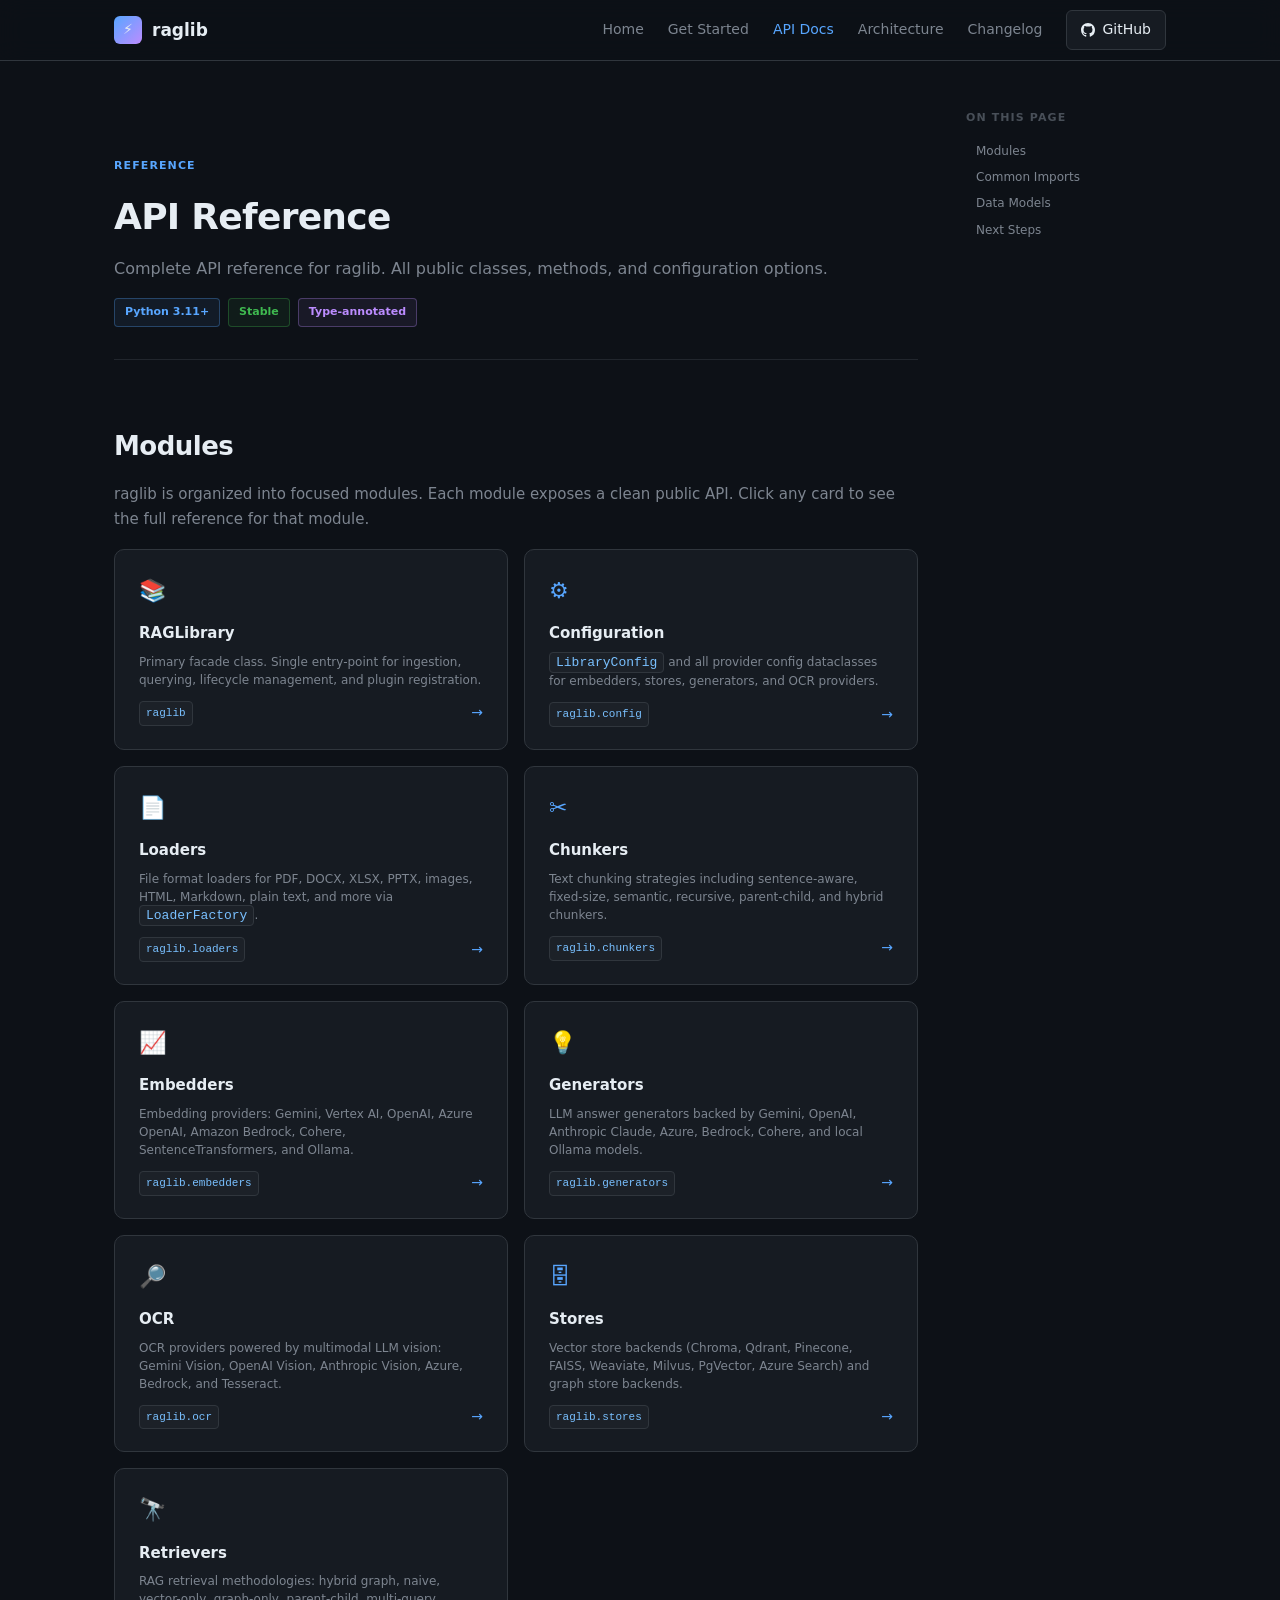
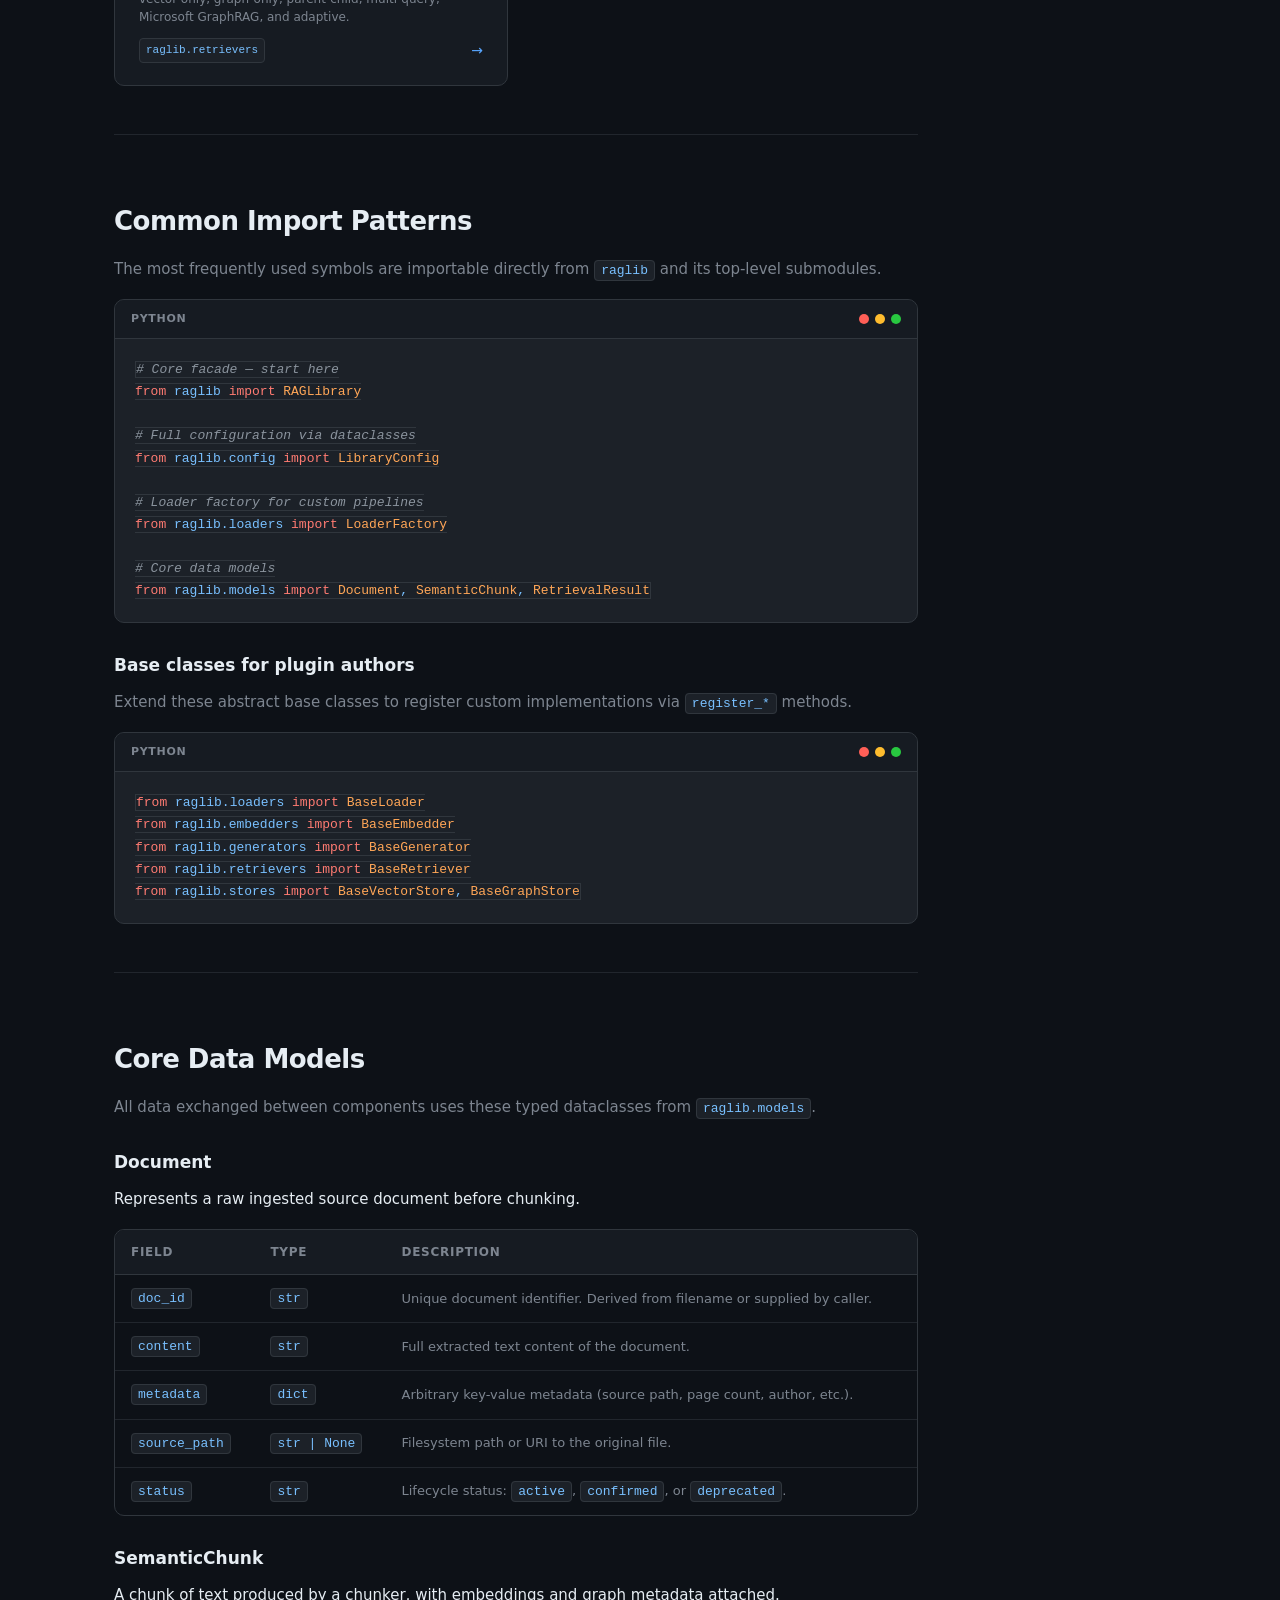
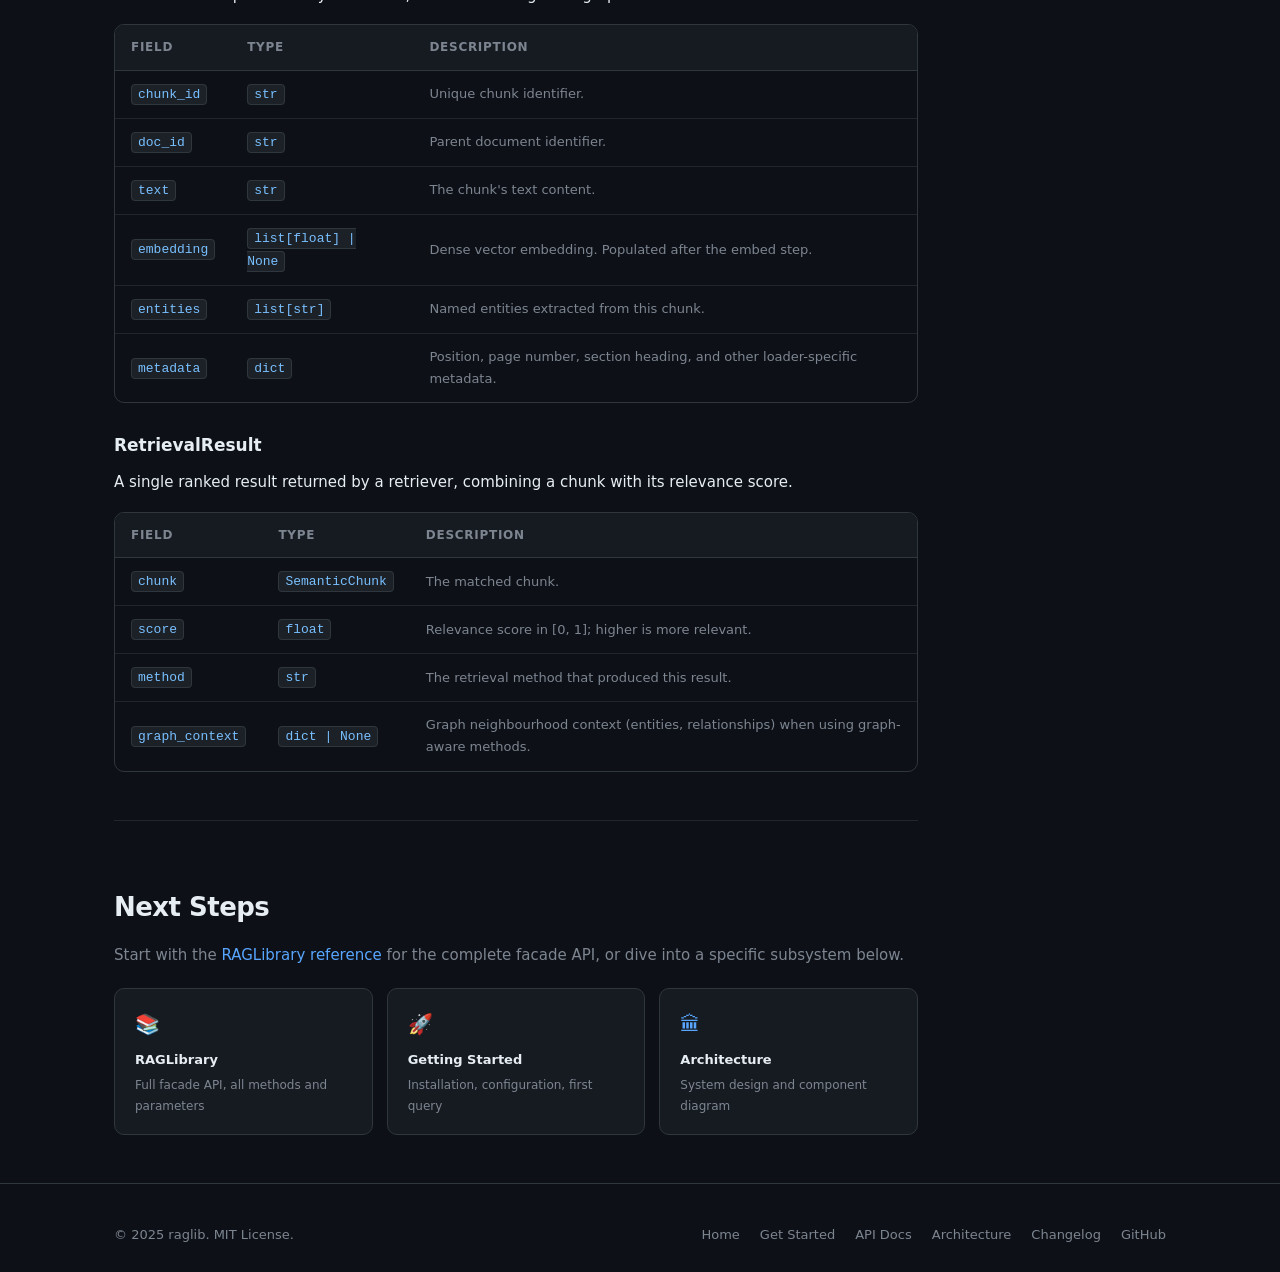
==== docs/api/index.html @ 77d1e285 "Refactor code structure for improved readability and maintainability" ====
<!DOCTYPE html>
<html lang="en">
<head>
  <meta charset="UTF-8" />
  <meta name="viewport" content="width=device-width, initial-scale=1.0" />
  <title>API Reference — raglib</title>
  <style>
    *, *::before, *::after { box-sizing: border-box; margin: 0; padding: 0; }

    :root {
      --bg: #0d1117; --bg-card: #161b22; --bg-code: #1c2128;
      --border: #30363d; --border-light: #21262d;
      --text: #e6edf3; --text-muted: #7d8590; --text-dim: #484f58;
      --accent: #58a6ff; --accent-2: #bc8cff; --accent-3: #3fb950;
      --accent-4: #f78166; --accent-5: #ffa657; --accent-6: #79c0ff;
      --radius: 10px; --radius-sm: 6px;
      --font: 'Inter', system-ui, sans-serif;
      --mono: 'JetBrains Mono', 'Fira Code', monospace;
    }

    @import url('https://fonts.googleapis.com/css2?family=Inter:wght@300;400;500;600;700&family=JetBrains+Mono:wght@400;500&display=swap');

    html { scroll-behavior: smooth; }
    body { background: var(--bg); color: var(--text); font-family: var(--font); font-size: 15px; line-height: 1.7; -webkit-font-smoothing: antialiased; }
    a { color: var(--accent); text-decoration: none; }
    a:hover { text-decoration: underline; }

    .container { max-width: 1100px; margin: 0 auto; padding: 0 24px; }

    /* Nav */
    nav { position: sticky; top: 0; z-index: 100; background: rgba(13,17,23,.92); backdrop-filter: blur(12px); border-bottom: 1px solid var(--border); }
    .nav-inner { display: flex; align-items: center; justify-content: space-between; height: 60px; }
    .nav-logo { display: flex; align-items: center; gap: 10px; font-size: 17px; font-weight: 700; color: var(--text); }
    .nav-logo .logo-icon { width: 28px; height: 28px; border-radius: 6px; background: linear-gradient(135deg, #58a6ff, #bc8cff); display: flex; align-items: center; justify-content: center; font-size: 14px; }
    .nav-links { display: flex; align-items: center; gap: 24px; }
    .nav-links a { color: var(--text-muted); font-size: 14px; font-weight: 500; transition: color .2s; }
    .nav-links a:hover { color: var(--text); text-decoration: none; }
    .nav-links a.nav-active { color: var(--accent); }
    .nav-github { display: flex; align-items: center; gap: 7px; padding: 7px 14px; border-radius: var(--radius-sm); background: var(--bg-card); border: 1px solid var(--border); color: var(--text) !important; font-size: 13px; font-weight: 500; transition: border-color .2s, background .2s; }
    .nav-github:hover { border-color: var(--accent); text-decoration: none !important; }

    /* Footer */
    footer { border-top: 1px solid var(--border); padding: 40px 0; color: var(--text-muted); font-size: 13px; }
    .footer-inner { display: flex; align-items: center; justify-content: space-between; flex-wrap: wrap; gap: 16px; }
    .footer-links { display: flex; gap: 20px; }
    .footer-links a { color: var(--text-muted); }
    .footer-links a:hover { color: var(--text); text-decoration: none; }

    /* Guide Layout */
    .guide-layout { display: grid; grid-template-columns: 1fr 200px; gap: 48px; max-width: 1100px; margin: 0 auto; padding: 48px 24px; }
    .guide-content { min-width: 0; }
    .guide-toc { position: sticky; top: 80px; font-size: 12px; }
    .guide-toc-title { font-size: 11px; font-weight: 700; text-transform: uppercase; letter-spacing: .1em; color: var(--text-dim); margin-bottom: 10px; }
    .guide-toc a { display: block; padding: 3px 0; color: var(--text-muted); font-size: 12px; border-left: 2px solid transparent; padding-left: 8px; }
    .guide-toc a:hover { color: var(--accent); text-decoration: none; }
    .guide-toc a.active { color: var(--accent); border-left-color: var(--accent); }
    @media (max-width: 900px) { .guide-layout { grid-template-columns: 1fr; } .guide-toc { display: none; } }

    /* Typography */
    .section-label { font-size: 11px; font-weight: 700; text-transform: uppercase; letter-spacing: .1em; color: var(--accent); margin-bottom: 10px; }
    h2 { font-size: 26px; font-weight: 700; letter-spacing: -.02em; margin-bottom: 14px; margin-top: 56px; padding-top: 16px; }
    h2:first-of-type { margin-top: 0; }
    h3 { font-size: 17px; font-weight: 600; margin-bottom: 10px; margin-top: 28px; }
    p { margin-bottom: 16px; color: var(--text); }

    /* Code blocks */
    .code-block { background: var(--bg-code); border: 1px solid var(--border); border-radius: var(--radius); overflow: hidden; margin-bottom: 24px; }
    .code-header { display: flex; align-items: center; justify-content: space-between; padding: 10px 16px; border-bottom: 1px solid var(--border); background: var(--bg-card); }
    .code-lang { font-size: 11px; font-weight: 600; color: var(--text-muted); text-transform: uppercase; letter-spacing: .06em; }
    .code-dots { display: flex; gap: 6px; }
    .code-dots span { width: 10px; height: 10px; border-radius: 50%; }
    .code-dots .dot-r { background: #ff5f57; }
    .code-dots .dot-y { background: #febc2e; }
    .code-dots .dot-g { background: #28c840; }
    pre { padding: 20px; overflow-x: auto; font-family: var(--mono); font-size: 13px; line-height: 1.7; tab-size: 2; }
    pre code { background: none; padding: 0; border-radius: 0; font-size: inherit; }
    code { font-family: var(--mono); font-size: 13px; background: var(--bg-code); border: 1px solid var(--border); padding: 2px 6px; border-radius: 4px; color: var(--accent-6); }

    /* Syntax */
    .kw  { color: #ff7b72; }
    .st  { color: #a5d6ff; }
    .cm  { color: #8b949e; font-style: italic; }
    .fn  { color: #d2a8ff; }
    .cl  { color: #ffa657; }
    .nm  { color: #79c0ff; }
    .nb  { color: #3fb950; }

    /* Badge */
    .badge { display: inline-flex; align-items: center; gap: 5px; padding: 4px 10px; border-radius: 4px; font-size: 11px; font-weight: 600; border: 1px solid; }
    .badge-blue   { color: #58a6ff; border-color: rgba(88,166,255,.3); background: rgba(88,166,255,.07); }
    .badge-green  { color: #3fb950; border-color: rgba(63,185,80,.3);  background: rgba(63,185,80,.07); }
    .badge-purple { color: #bc8cff; border-color: rgba(188,140,255,.3);background: rgba(188,140,255,.07); }
    .badge-orange { color: #ffa657; border-color: rgba(255,166,87,.3); background: rgba(255,166,87,.07); }

    /* Divider */
    .section-divider { border: none; border-top: 1px solid var(--border-light); margin: 48px 0; }

    /* API Card Grid */
    .api-grid { display: grid; grid-template-columns: repeat(auto-fill, minmax(280px, 1fr)); gap: 16px; margin-bottom: 32px; }
    .api-card { display: block; background: var(--bg-card); border: 1px solid var(--border); border-radius: var(--radius); padding: 22px 24px; transition: border-color .2s, transform .2s; text-decoration: none; }
    .api-card:hover { border-color: var(--accent); transform: translateY(-2px); text-decoration: none; }
    .api-card-icon { font-size: 22px; margin-bottom: 12px; }
    .api-card-name { font-size: 15px; font-weight: 700; color: var(--text); margin-bottom: 6px; }
    .api-card-desc { font-size: 12px; color: var(--text-muted); line-height: 1.5; margin-bottom: 12px; }
    .api-card-footer { display: flex; align-items: center; justify-content: space-between; font-size: 12px; color: var(--text-dim); }
    .api-card-arrow { color: var(--accent); font-size: 14px; }

    :target { scroll-margin-top: 80px; }
    ::-webkit-scrollbar { width: 6px; height: 6px; }
    ::-webkit-scrollbar-track { background: var(--bg); }
    ::-webkit-scrollbar-thumb { background: var(--border); border-radius: 3px; }
    ::-webkit-scrollbar-thumb:hover { background: var(--text-dim); }
    @media (max-width: 768px) { .nav-links { display: none; } }
  </style>
</head>
<body>

<!-- NAV -->
<nav>
  <div class="container nav-inner">
    <a href="../index.html" class="nav-logo" style="text-decoration:none">
      <div class="logo-icon">&#9889;</div>
      raglib
    </a>
    <div class="nav-links">
      <a href="../index.html">Home</a>
      <a href="../getting-started.html">Get Started</a>
      <a href="index.html" class="nav-active">API Docs</a>
      <a href="../architecture.html">Architecture</a>
      <a href="../changelog.html">Changelog</a>
      <a href="https://github.com/joshi-aayush/graph-rag" class="nav-github">
        <svg width="14" height="14" viewBox="0 0 16 16" fill="currentColor">
          <path d="M8 0C3.58 0 0 3.58 0 8c0 3.54 2.29 6.53 5.47 7.59.4.07.55-.17.55-.38 0-.19-.01-.82-.01-1.49-2.01.37-2.53-.49-2.69-.94-.09-.23-.48-.94-.82-1.13-.28-.15-.68-.52-.01-.53.63-.01 1.08.58 1.23.82.72 1.21 1.87.87 2.33.66.07-.52.28-.87.51-1.07-1.78-.2-3.64-.89-3.64-3.95 0-.87.31-1.59.82-2.15-.08-.2-.36-1.02.08-2.12 0 0 .67-.21 2.2.82.64-.18 1.32-.27 2-.27.68 0 1.36.09 2 .27 1.53-1.04 2.2-.82 2.2-.82.44 1.1.16 1.92.08 2.12.51.56.82 1.27.82 2.15 0 3.07-1.87 3.75-3.65 3.95.29.25.54.73.54 1.48 0 1.07-.01 1.93-.01 2.2 0 .21.15.46.55.38A8.013 8.013 0 0016 8c0-4.42-3.58-8-8-8z"/>
        </svg>
        GitHub
      </a>
    </div>
  </div>
</nav>

<!-- CONTENT -->
<div class="guide-layout">

  <!-- Main Content -->
  <main class="guide-content">

    <!-- Page Header -->
    <div style="padding: 48px 0 32px; border-bottom: 1px solid var(--border-light); margin-bottom: 48px;">
      <div class="section-label">Reference</div>
      <h1 style="font-size:36px;font-weight:800;letter-spacing:-.02em;margin-bottom:8px;">API Reference</h1>
      <p style="color:var(--text-muted);font-size:16px;">Complete API reference for raglib. All public classes, methods, and configuration options.</p>
      <div style="display:flex;gap:8px;flex-wrap:wrap;margin-top:16px;">
        <span class="badge badge-blue">Python 3.11+</span>
        <span class="badge badge-green">Stable</span>
        <span class="badge badge-purple">Type-annotated</span>
      </div>
    </div>

    <!-- Module Overview -->
    <section id="modules">
      <h2>Modules</h2>
      <p style="color:var(--text-muted);">raglib is organized into focused modules. Each module exposes a clean public API. Click any card to see the full reference for that module.</p>

      <div class="api-grid">

        <a class="api-card" href="rag-library.html">
          <div class="api-card-icon">&#128218;</div>
          <div class="api-card-name">RAGLibrary</div>
          <div class="api-card-desc">Primary facade class. Single entry-point for ingestion, querying, lifecycle management, and plugin registration.</div>
          <div class="api-card-footer">
            <code style="font-size:11px;">raglib</code>
            <span class="api-card-arrow">&#8594;</span>
          </div>
        </a>

        <a class="api-card" href="config.html">
          <div class="api-card-icon">&#9881;</div>
          <div class="api-card-name">Configuration</div>
          <div class="api-card-desc"><code>LibraryConfig</code> and all provider config dataclasses for embedders, stores, generators, and OCR providers.</div>
          <div class="api-card-footer">
            <code style="font-size:11px;">raglib.config</code>
            <span class="api-card-arrow">&#8594;</span>
          </div>
        </a>

        <a class="api-card" href="loaders.html">
          <div class="api-card-icon">&#128196;</div>
          <div class="api-card-name">Loaders</div>
          <div class="api-card-desc">File format loaders for PDF, DOCX, XLSX, PPTX, images, HTML, Markdown, plain text, and more via <code>LoaderFactory</code>.</div>
          <div class="api-card-footer">
            <code style="font-size:11px;">raglib.loaders</code>
            <span class="api-card-arrow">&#8594;</span>
          </div>
        </a>

        <a class="api-card" href="chunkers.html">
          <div class="api-card-icon">&#9986;</div>
          <div class="api-card-name">Chunkers</div>
          <div class="api-card-desc">Text chunking strategies including sentence-aware, fixed-size, semantic, recursive, parent-child, and hybrid chunkers.</div>
          <div class="api-card-footer">
            <code style="font-size:11px;">raglib.chunkers</code>
            <span class="api-card-arrow">&#8594;</span>
          </div>
        </a>

        <a class="api-card" href="embedders.html">
          <div class="api-card-icon">&#128200;</div>
          <div class="api-card-name">Embedders</div>
          <div class="api-card-desc">Embedding providers: Gemini, Vertex AI, OpenAI, Azure OpenAI, Amazon Bedrock, Cohere, SentenceTransformers, and Ollama.</div>
          <div class="api-card-footer">
            <code style="font-size:11px;">raglib.embedders</code>
            <span class="api-card-arrow">&#8594;</span>
          </div>
        </a>

        <a class="api-card" href="generators.html">
          <div class="api-card-icon">&#128161;</div>
          <div class="api-card-name">Generators</div>
          <div class="api-card-desc">LLM answer generators backed by Gemini, OpenAI, Anthropic Claude, Azure, Bedrock, Cohere, and local Ollama models.</div>
          <div class="api-card-footer">
            <code style="font-size:11px;">raglib.generators</code>
            <span class="api-card-arrow">&#8594;</span>
          </div>
        </a>

        <a class="api-card" href="ocr.html">
          <div class="api-card-icon">&#128270;</div>
          <div class="api-card-name">OCR</div>
          <div class="api-card-desc">OCR providers powered by multimodal LLM vision: Gemini Vision, OpenAI Vision, Anthropic Vision, Azure, Bedrock, and Tesseract.</div>
          <div class="api-card-footer">
            <code style="font-size:11px;">raglib.ocr</code>
            <span class="api-card-arrow">&#8594;</span>
          </div>
        </a>

        <a class="api-card" href="stores.html">
          <div class="api-card-icon">&#128452;</div>
          <div class="api-card-name">Stores</div>
          <div class="api-card-desc">Vector store backends (Chroma, Qdrant, Pinecone, FAISS, Weaviate, Milvus, PgVector, Azure Search) and graph store backends.</div>
          <div class="api-card-footer">
            <code style="font-size:11px;">raglib.stores</code>
            <span class="api-card-arrow">&#8594;</span>
          </div>
        </a>

        <a class="api-card" href="retrievers.html">
          <div class="api-card-icon">&#128301;</div>
          <div class="api-card-name">Retrievers</div>
          <div class="api-card-desc">RAG retrieval methodologies: hybrid graph, naive, vector-only, graph-only, parent-child, multi-query, Microsoft GraphRAG, and adaptive.</div>
          <div class="api-card-footer">
            <code style="font-size:11px;">raglib.retrievers</code>
            <span class="api-card-arrow">&#8594;</span>
          </div>
        </a>

      </div>
    </section>

    <hr class="section-divider" />

    <!-- Quick Imports -->
    <section id="quick-imports">
      <h2>Common Import Patterns</h2>
      <p style="color:var(--text-muted);">The most frequently used symbols are importable directly from <code>raglib</code> and its top-level submodules.</p>

      <div class="code-block">
        <div class="code-header">
          <span class="code-lang">python</span>
          <div class="code-dots"><span class="dot-r"></span><span class="dot-y"></span><span class="dot-g"></span></div>
        </div>
        <pre><code><span class="cm"># Core facade — start here</span>
<span class="kw">from</span> raglib <span class="kw">import</span> <span class="cl">RAGLibrary</span>

<span class="cm"># Full configuration via dataclasses</span>
<span class="kw">from</span> raglib.config <span class="kw">import</span> <span class="cl">LibraryConfig</span>

<span class="cm"># Loader factory for custom pipelines</span>
<span class="kw">from</span> raglib.loaders <span class="kw">import</span> <span class="cl">LoaderFactory</span>

<span class="cm"># Core data models</span>
<span class="kw">from</span> raglib.models <span class="kw">import</span> <span class="cl">Document</span>, <span class="cl">SemanticChunk</span>, <span class="cl">RetrievalResult</span></code></pre>
      </div>

      <h3>Base classes for plugin authors</h3>
      <p style="color:var(--text-muted);">Extend these abstract base classes to register custom implementations via <a href="rag-library.html#plugin-registration"><code>register_*</code></a> methods.</p>

      <div class="code-block">
        <div class="code-header">
          <span class="code-lang">python</span>
          <div class="code-dots"><span class="dot-r"></span><span class="dot-y"></span><span class="dot-g"></span></div>
        </div>
        <pre><code><span class="kw">from</span> raglib.loaders <span class="kw">import</span> <span class="cl">BaseLoader</span>
<span class="kw">from</span> raglib.embedders <span class="kw">import</span> <span class="cl">BaseEmbedder</span>
<span class="kw">from</span> raglib.generators <span class="kw">import</span> <span class="cl">BaseGenerator</span>
<span class="kw">from</span> raglib.retrievers <span class="kw">import</span> <span class="cl">BaseRetriever</span>
<span class="kw">from</span> raglib.stores <span class="kw">import</span> <span class="cl">BaseVectorStore</span>, <span class="cl">BaseGraphStore</span></code></pre>
      </div>
    </section>

    <hr class="section-divider" />

    <!-- Data Models -->
    <section id="data-models">
      <h2>Core Data Models</h2>
      <p style="color:var(--text-muted);">All data exchanged between components uses these typed dataclasses from <code>raglib.models</code>.</p>

      <h3>Document</h3>
      <p>Represents a raw ingested source document before chunking.</p>
      <div style="overflow-x:auto;border-radius:var(--radius);border:1px solid var(--border);margin-bottom:24px;">
        <table style="width:100%;border-collapse:collapse;">
          <thead style="background:var(--bg-card);">
            <tr>
              <th style="padding:12px 16px;text-align:left;font-size:12px;font-weight:600;text-transform:uppercase;letter-spacing:.06em;color:var(--text-muted);border-bottom:1px solid var(--border);">Field</th>
              <th style="padding:12px 16px;text-align:left;font-size:12px;font-weight:600;text-transform:uppercase;letter-spacing:.06em;color:var(--text-muted);border-bottom:1px solid var(--border);">Type</th>
              <th style="padding:12px 16px;text-align:left;font-size:12px;font-weight:600;text-transform:uppercase;letter-spacing:.06em;color:var(--text-muted);border-bottom:1px solid var(--border);">Description</th>
            </tr>
          </thead>
          <tbody>
            <tr><td style="padding:12px 16px;font-size:13px;border-bottom:1px solid var(--border-light);"><code>doc_id</code></td><td style="padding:12px 16px;font-size:13px;border-bottom:1px solid var(--border-light);"><code>str</code></td><td style="padding:12px 16px;font-size:13px;border-bottom:1px solid var(--border-light);color:var(--text-muted);">Unique document identifier. Derived from filename or supplied by caller.</td></tr>
            <tr><td style="padding:12px 16px;font-size:13px;border-bottom:1px solid var(--border-light);"><code>content</code></td><td style="padding:12px 16px;font-size:13px;border-bottom:1px solid var(--border-light);"><code>str</code></td><td style="padding:12px 16px;font-size:13px;border-bottom:1px solid var(--border-light);color:var(--text-muted);">Full extracted text content of the document.</td></tr>
            <tr><td style="padding:12px 16px;font-size:13px;border-bottom:1px solid var(--border-light);"><code>metadata</code></td><td style="padding:12px 16px;font-size:13px;border-bottom:1px solid var(--border-light);"><code>dict</code></td><td style="padding:12px 16px;font-size:13px;border-bottom:1px solid var(--border-light);color:var(--text-muted);">Arbitrary key-value metadata (source path, page count, author, etc.).</td></tr>
            <tr><td style="padding:12px 16px;font-size:13px;border-bottom:1px solid var(--border-light);"><code>source_path</code></td><td style="padding:12px 16px;font-size:13px;border-bottom:1px solid var(--border-light);"><code>str | None</code></td><td style="padding:12px 16px;font-size:13px;border-bottom:1px solid var(--border-light);color:var(--text-muted);">Filesystem path or URI to the original file.</td></tr>
            <tr><td style="padding:12px 16px;font-size:13px;"><code>status</code></td><td style="padding:12px 16px;font-size:13px;"><code>str</code></td><td style="padding:12px 16px;font-size:13px;color:var(--text-muted);">Lifecycle status: <code>active</code>, <code>confirmed</code>, or <code>deprecated</code>.</td></tr>
          </tbody>
        </table>
      </div>

      <h3>SemanticChunk</h3>
      <p>A chunk of text produced by a chunker, with embeddings and graph metadata attached.</p>
      <div style="overflow-x:auto;border-radius:var(--radius);border:1px solid var(--border);margin-bottom:24px;">
        <table style="width:100%;border-collapse:collapse;">
          <thead style="background:var(--bg-card);">
            <tr>
              <th style="padding:12px 16px;text-align:left;font-size:12px;font-weight:600;text-transform:uppercase;letter-spacing:.06em;color:var(--text-muted);border-bottom:1px solid var(--border);">Field</th>
              <th style="padding:12px 16px;text-align:left;font-size:12px;font-weight:600;text-transform:uppercase;letter-spacing:.06em;color:var(--text-muted);border-bottom:1px solid var(--border);">Type</th>
              <th style="padding:12px 16px;text-align:left;font-size:12px;font-weight:600;text-transform:uppercase;letter-spacing:.06em;color:var(--text-muted);border-bottom:1px solid var(--border);">Description</th>
            </tr>
          </thead>
          <tbody>
            <tr><td style="padding:12px 16px;font-size:13px;border-bottom:1px solid var(--border-light);"><code>chunk_id</code></td><td style="padding:12px 16px;font-size:13px;border-bottom:1px solid var(--border-light);"><code>str</code></td><td style="padding:12px 16px;font-size:13px;border-bottom:1px solid var(--border-light);color:var(--text-muted);">Unique chunk identifier.</td></tr>
            <tr><td style="padding:12px 16px;font-size:13px;border-bottom:1px solid var(--border-light);"><code>doc_id</code></td><td style="padding:12px 16px;font-size:13px;border-bottom:1px solid var(--border-light);"><code>str</code></td><td style="padding:12px 16px;font-size:13px;border-bottom:1px solid var(--border-light);color:var(--text-muted);">Parent document identifier.</td></tr>
            <tr><td style="padding:12px 16px;font-size:13px;border-bottom:1px solid var(--border-light);"><code>text</code></td><td style="padding:12px 16px;font-size:13px;border-bottom:1px solid var(--border-light);"><code>str</code></td><td style="padding:12px 16px;font-size:13px;border-bottom:1px solid var(--border-light);color:var(--text-muted);">The chunk's text content.</td></tr>
            <tr><td style="padding:12px 16px;font-size:13px;border-bottom:1px solid var(--border-light);"><code>embedding</code></td><td style="padding:12px 16px;font-size:13px;border-bottom:1px solid var(--border-light);"><code>list[float] | None</code></td><td style="padding:12px 16px;font-size:13px;border-bottom:1px solid var(--border-light);color:var(--text-muted);">Dense vector embedding. Populated after the embed step.</td></tr>
            <tr><td style="padding:12px 16px;font-size:13px;border-bottom:1px solid var(--border-light);"><code>entities</code></td><td style="padding:12px 16px;font-size:13px;border-bottom:1px solid var(--border-light);"><code>list[str]</code></td><td style="padding:12px 16px;font-size:13px;border-bottom:1px solid var(--border-light);color:var(--text-muted);">Named entities extracted from this chunk.</td></tr>
            <tr><td style="padding:12px 16px;font-size:13px;"><code>metadata</code></td><td style="padding:12px 16px;font-size:13px;"><code>dict</code></td><td style="padding:12px 16px;font-size:13px;color:var(--text-muted);">Position, page number, section heading, and other loader-specific metadata.</td></tr>
          </tbody>
        </table>
      </div>

      <h3>RetrievalResult</h3>
      <p>A single ranked result returned by a retriever, combining a chunk with its relevance score.</p>
      <div style="overflow-x:auto;border-radius:var(--radius);border:1px solid var(--border);margin-bottom:24px;">
        <table style="width:100%;border-collapse:collapse;">
          <thead style="background:var(--bg-card);">
            <tr>
              <th style="padding:12px 16px;text-align:left;font-size:12px;font-weight:600;text-transform:uppercase;letter-spacing:.06em;color:var(--text-muted);border-bottom:1px solid var(--border);">Field</th>
              <th style="padding:12px 16px;text-align:left;font-size:12px;font-weight:600;text-transform:uppercase;letter-spacing:.06em;color:var(--text-muted);border-bottom:1px solid var(--border);">Type</th>
              <th style="padding:12px 16px;text-align:left;font-size:12px;font-weight:600;text-transform:uppercase;letter-spacing:.06em;color:var(--text-muted);border-bottom:1px solid var(--border);">Description</th>
            </tr>
          </thead>
          <tbody>
            <tr><td style="padding:12px 16px;font-size:13px;border-bottom:1px solid var(--border-light);"><code>chunk</code></td><td style="padding:12px 16px;font-size:13px;border-bottom:1px solid var(--border-light);"><code>SemanticChunk</code></td><td style="padding:12px 16px;font-size:13px;border-bottom:1px solid var(--border-light);color:var(--text-muted);">The matched chunk.</td></tr>
            <tr><td style="padding:12px 16px;font-size:13px;border-bottom:1px solid var(--border-light);"><code>score</code></td><td style="padding:12px 16px;font-size:13px;border-bottom:1px solid var(--border-light);"><code>float</code></td><td style="padding:12px 16px;font-size:13px;border-bottom:1px solid var(--border-light);color:var(--text-muted);">Relevance score in [0, 1]; higher is more relevant.</td></tr>
            <tr><td style="padding:12px 16px;font-size:13px;border-bottom:1px solid var(--border-light);"><code>method</code></td><td style="padding:12px 16px;font-size:13px;border-bottom:1px solid var(--border-light);"><code>str</code></td><td style="padding:12px 16px;font-size:13px;border-bottom:1px solid var(--border-light);color:var(--text-muted);">The retrieval method that produced this result.</td></tr>
            <tr><td style="padding:12px 16px;font-size:13px;"><code>graph_context</code></td><td style="padding:12px 16px;font-size:13px;"><code>dict | None</code></td><td style="padding:12px 16px;font-size:13px;color:var(--text-muted);">Graph neighbourhood context (entities, relationships) when using graph-aware methods.</td></tr>
          </tbody>
        </table>
      </div>
    </section>

    <hr class="section-divider" />

    <!-- Next Steps -->
    <section id="next-steps">
      <h2>Next Steps</h2>
      <p style="color:var(--text-muted);">Start with the <a href="rag-library.html">RAGLibrary reference</a> for the complete facade API, or dive into a specific subsystem below.</p>
      <div style="display:grid;grid-template-columns:repeat(auto-fit,minmax(200px,1fr));gap:14px;margin-top:20px;">
        <a href="rag-library.html" style="display:block;background:var(--bg-card);border:1px solid var(--border);border-radius:var(--radius);padding:18px 20px;transition:border-color .2s,transform .2s;text-decoration:none;" onmouseover="this.style.borderColor='var(--accent)';this.style.transform='translateY(-2px)'" onmouseout="this.style.borderColor='var(--border)';this.style.transform='translateY(0)'">
          <div style="font-size:20px;margin-bottom:8px;">&#128218;</div>
          <div style="font-size:13px;font-weight:600;color:var(--text);margin-bottom:4px;">RAGLibrary</div>
          <div style="font-size:12px;color:var(--text-muted);">Full facade API, all methods and parameters</div>
        </a>
        <a href="../getting-started.html" style="display:block;background:var(--bg-card);border:1px solid var(--border);border-radius:var(--radius);padding:18px 20px;transition:border-color .2s,transform .2s;text-decoration:none;" onmouseover="this.style.borderColor='var(--accent)';this.style.transform='translateY(-2px)'" onmouseout="this.style.borderColor='var(--border)';this.style.transform='translateY(0)'">
          <div style="font-size:20px;margin-bottom:8px;">&#128640;</div>
          <div style="font-size:13px;font-weight:600;color:var(--text);margin-bottom:4px;">Getting Started</div>
          <div style="font-size:12px;color:var(--text-muted);">Installation, configuration, first query</div>
        </a>
        <a href="../architecture.html" style="display:block;background:var(--bg-card);border:1px solid var(--border);border-radius:var(--radius);padding:18px 20px;transition:border-color .2s,transform .2s;text-decoration:none;" onmouseover="this.style.borderColor='var(--accent)';this.style.transform='translateY(-2px)'" onmouseout="this.style.borderColor='var(--border)';this.style.transform='translateY(0)'">
          <div style="font-size:20px;margin-bottom:8px;">&#127963;</div>
          <div style="font-size:13px;font-weight:600;color:var(--text);margin-bottom:4px;">Architecture</div>
          <div style="font-size:12px;color:var(--text-muted);">System design and component diagram</div>
        </a>
      </div>
    </section>

  </main>

  <!-- TOC Sidebar -->
  <aside class="guide-toc">
    <div class="guide-toc-title">On This Page</div>
    <a href="#modules">Modules</a>
    <a href="#quick-imports">Common Imports</a>
    <a href="#data-models">Data Models</a>
    <a href="#next-steps">Next Steps</a>
  </aside>

</div><!-- end guide-layout -->

<!-- FOOTER -->
<footer>
  <div class="container footer-inner">
    <span>&#169; 2025 raglib. MIT License.</span>
    <div class="footer-links">
      <a href="../index.html">Home</a>
      <a href="../getting-started.html">Get Started</a>
      <a href="index.html">API Docs</a>
      <a href="../architecture.html">Architecture</a>
      <a href="../changelog.html">Changelog</a>
      <a href="https://github.com/joshi-aayush/graph-rag">GitHub</a>
    </div>
  </div>
</footer>

<script>
  // Highlight active TOC item on scroll
  const tocLinks = document.querySelectorAll('.guide-toc a');
  const sections = document.querySelectorAll('section[id]');
  function onScroll() {
    let current = '';
    sections.forEach(s => {
      if (window.scrollY >= s.offsetTop - 100) current = s.id;
    });
    tocLinks.forEach(a => {
      a.classList.toggle('active', a.getAttribute('href') === '#' + current);
    });
  }
  window.addEventListener('scroll', onScroll, { passive: true });
  onScroll();
</script>
</body>
</html>
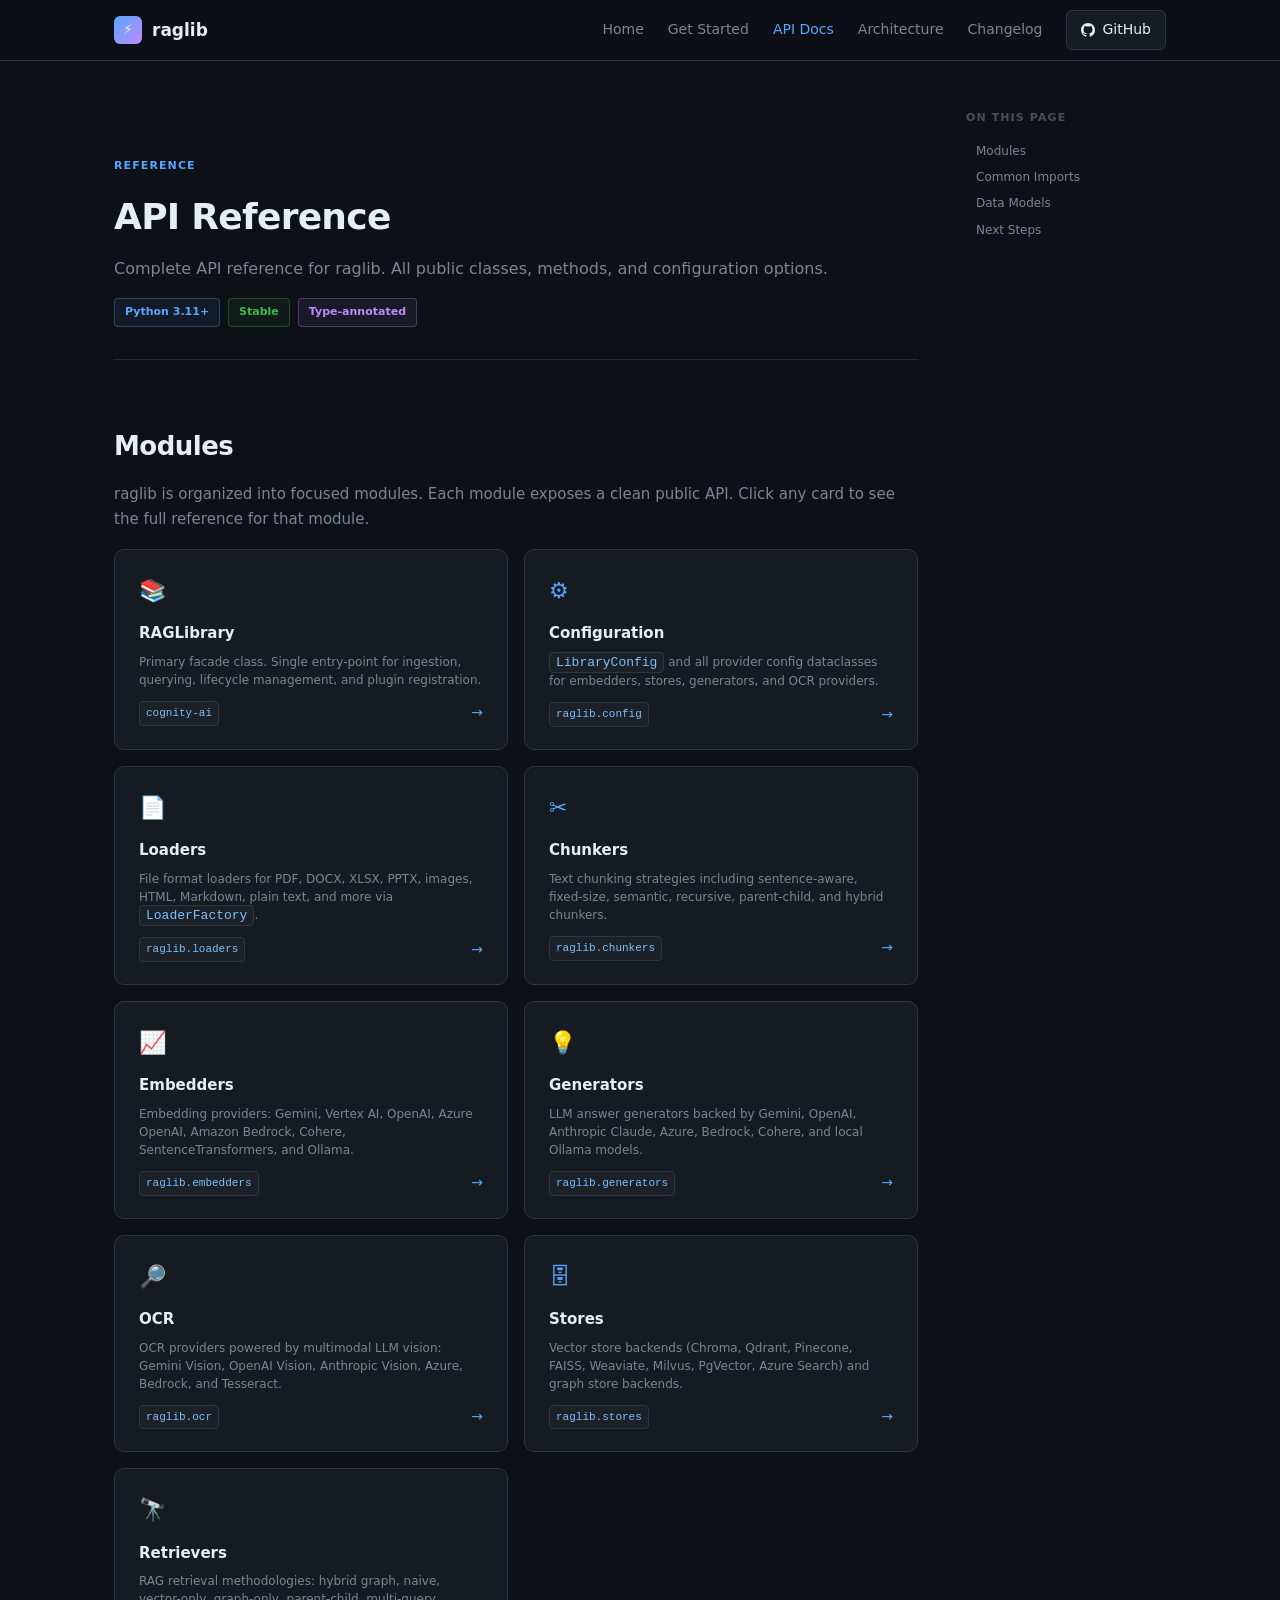
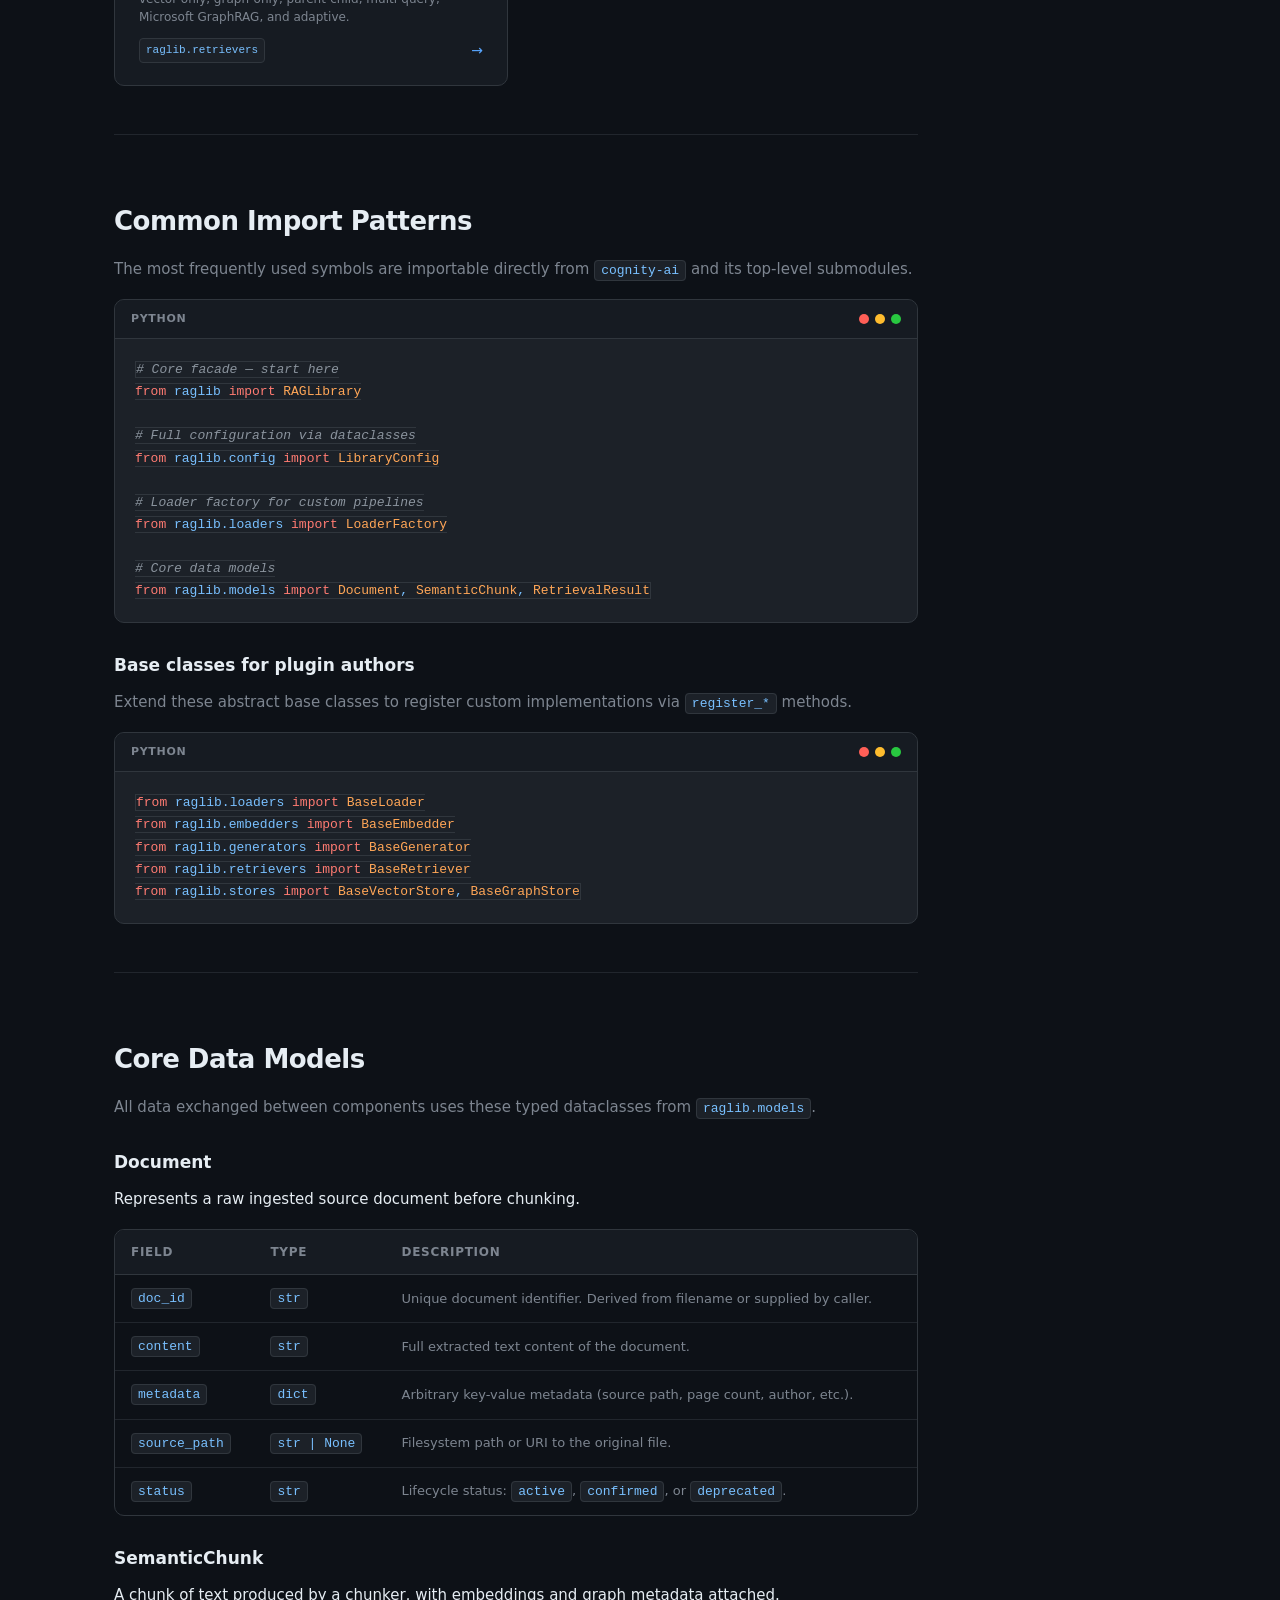
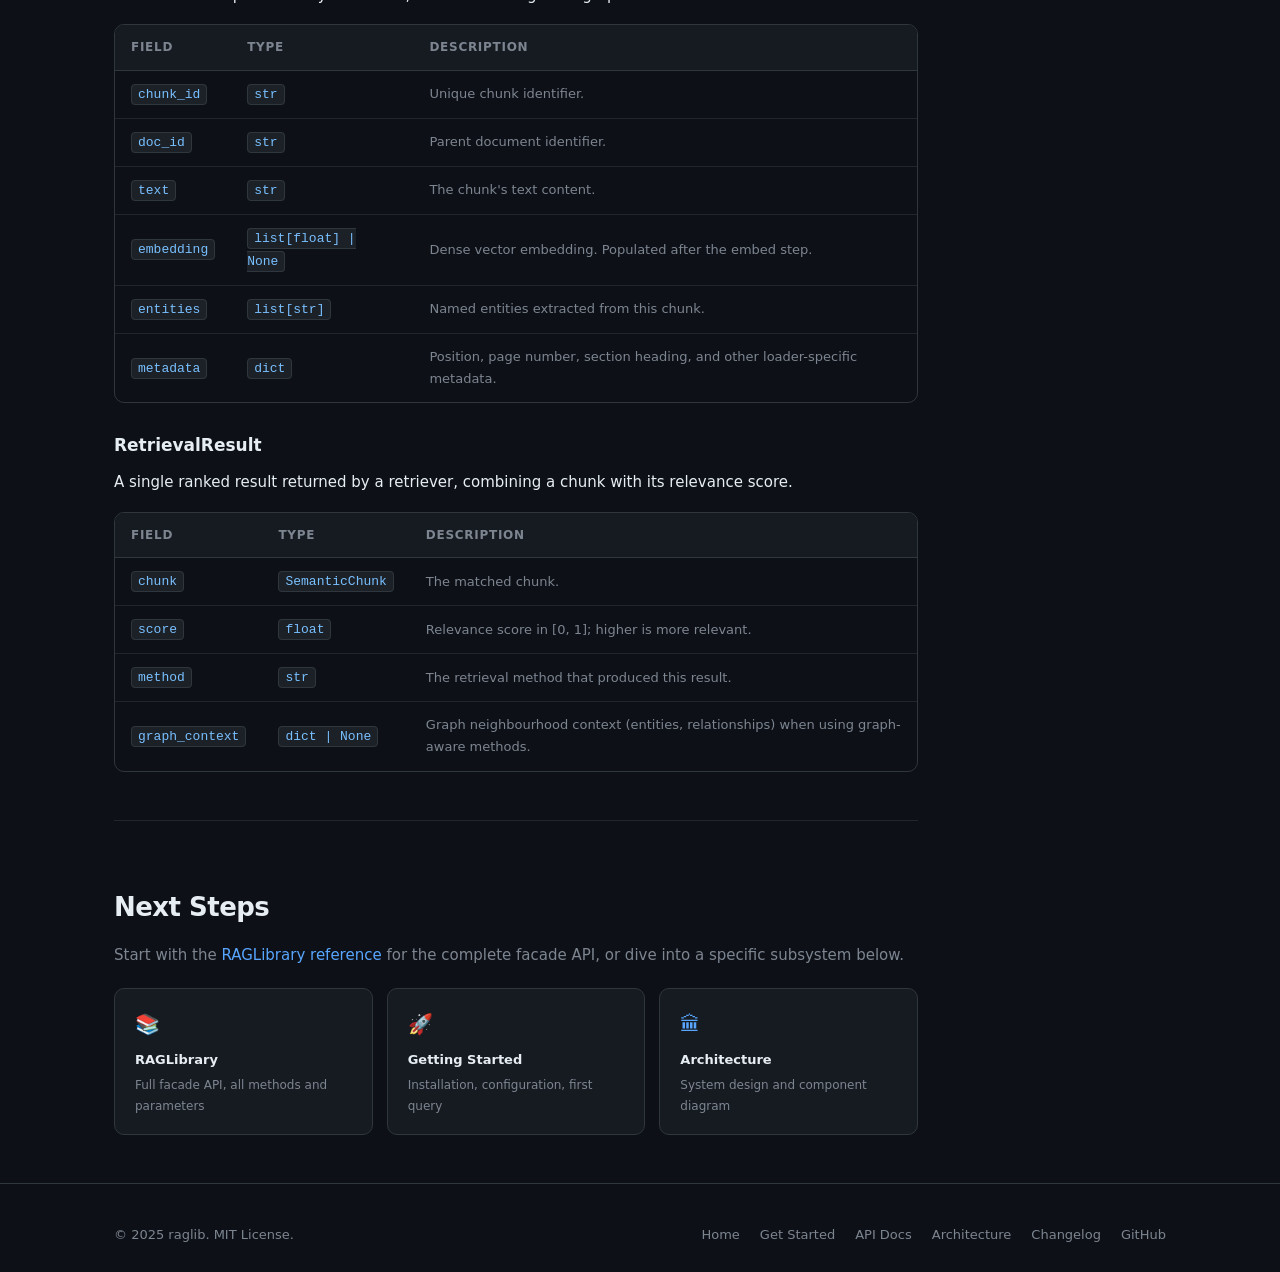
==== commit 6785d7ae: "Changed Library name to Cognity-AI and added docs" ====
--- a/docs/api/index.html
+++ b/docs/api/index.html
@@ -3,7 +3,7 @@
 <head>
   <meta charset="UTF-8" />
   <meta name="viewport" content="width=device-width, initial-scale=1.0" />
-  <title>API Reference — raglib</title>
+  <title>API Reference — cognity-ai</title>
   <style>
     *, *::before, *::after { box-sizing: border-box; margin: 0; padding: 0; }
 
@@ -168,7 +168,7 @@
           <div class="api-card-name">RAGLibrary</div>
           <div class="api-card-desc">Primary facade class. Single entry-point for ingestion, querying, lifecycle management, and plugin registration.</div>
           <div class="api-card-footer">
-            <code style="font-size:11px;">raglib</code>
+            <code style="font-size:11px;">cognity-ai</code>
             <span class="api-card-arrow">&#8594;</span>
           </div>
         </a>
@@ -261,7 +261,7 @@
     <!-- Quick Imports -->
     <section id="quick-imports">
       <h2>Common Import Patterns</h2>
-      <p style="color:var(--text-muted);">The most frequently used symbols are importable directly from <code>raglib</code> and its top-level submodules.</p>
+      <p style="color:var(--text-muted);">The most frequently used symbols are importable directly from <code>cognity-ai</code> and its top-level submodules.</p>
 
       <div class="code-block">
         <div class="code-header">
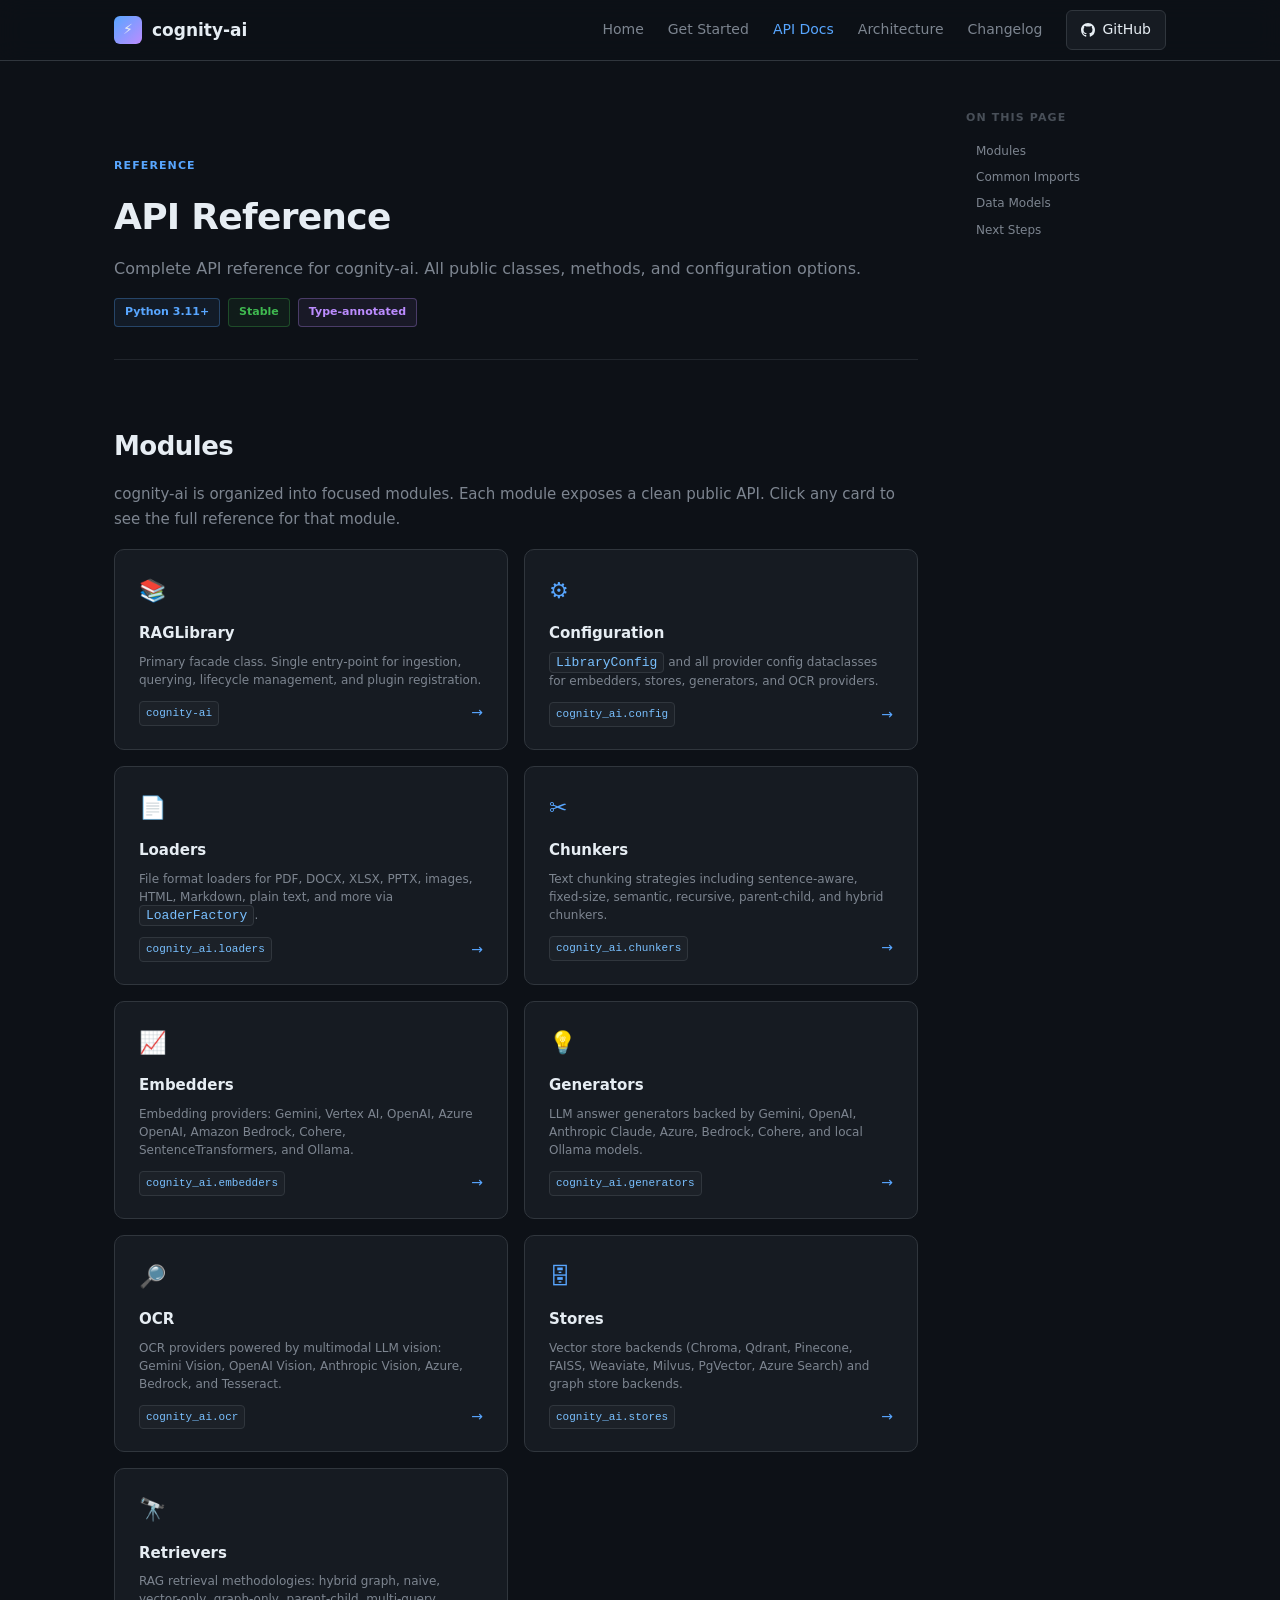
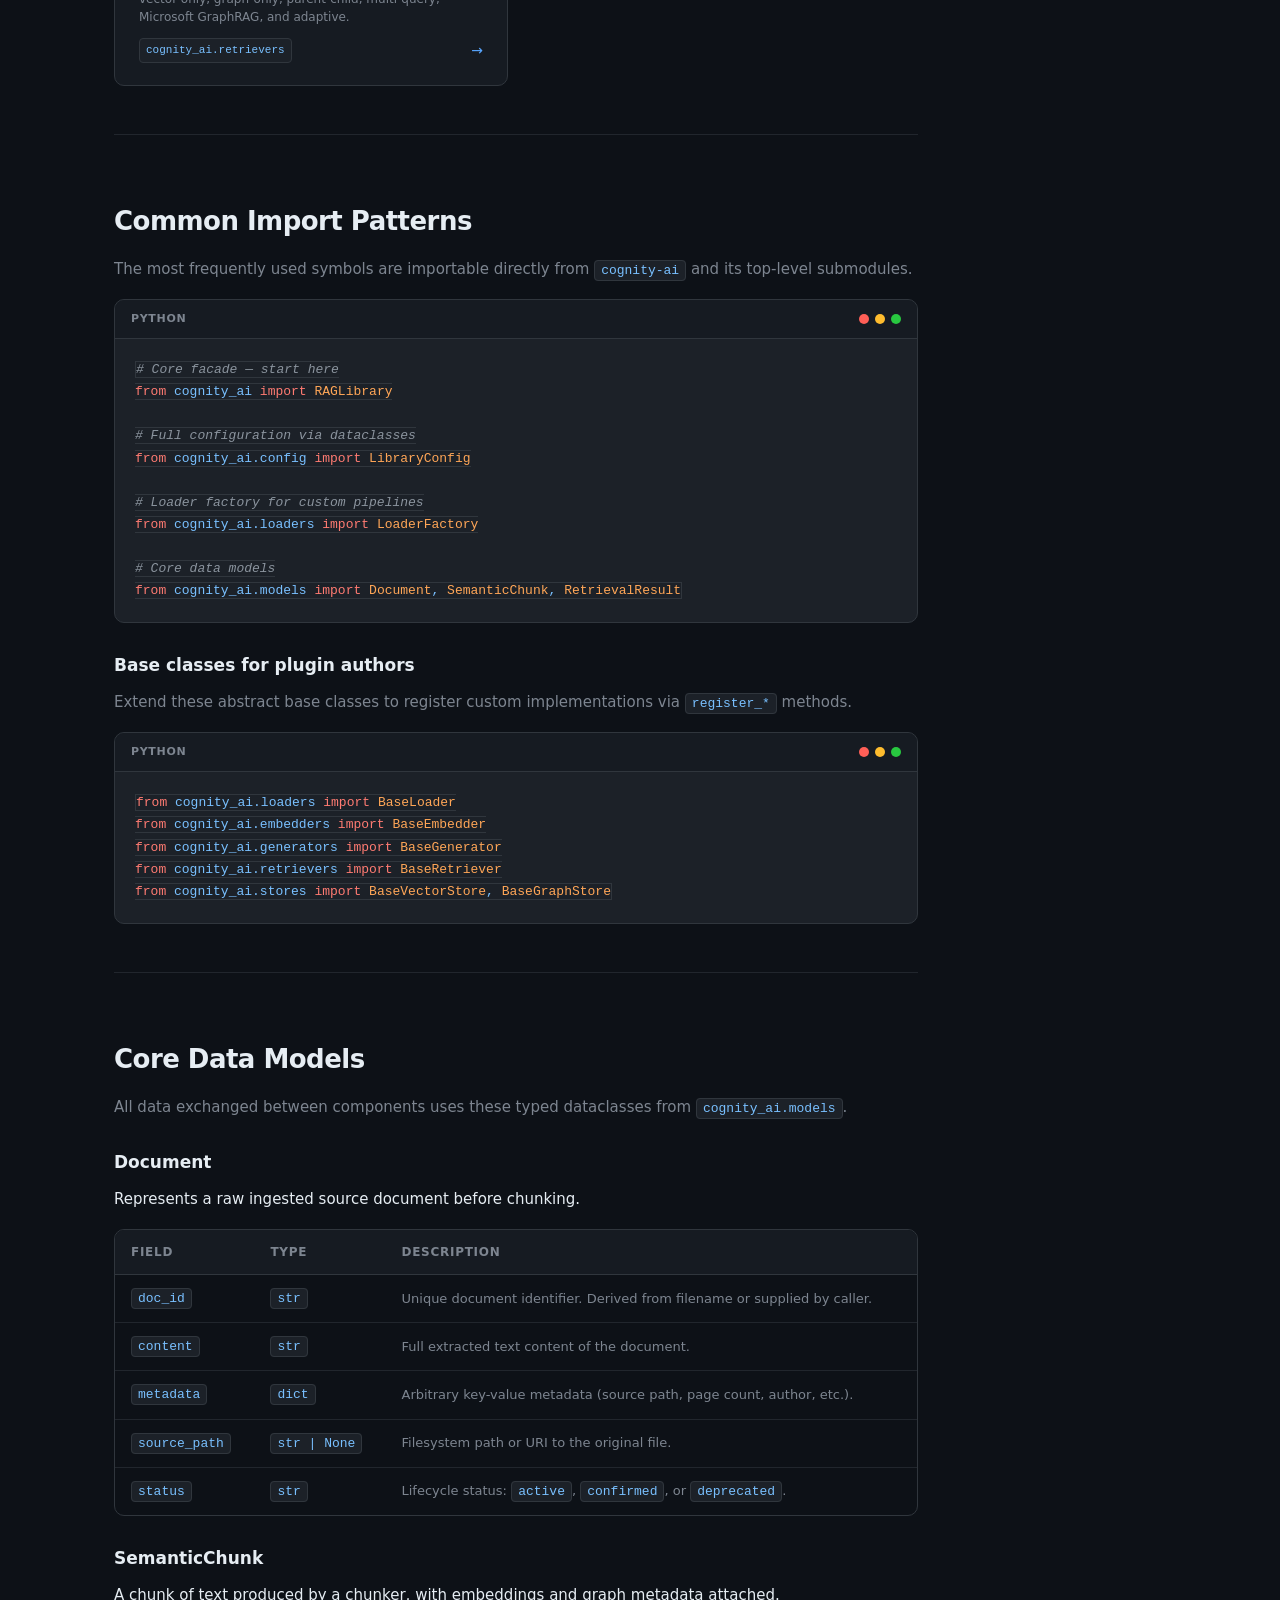
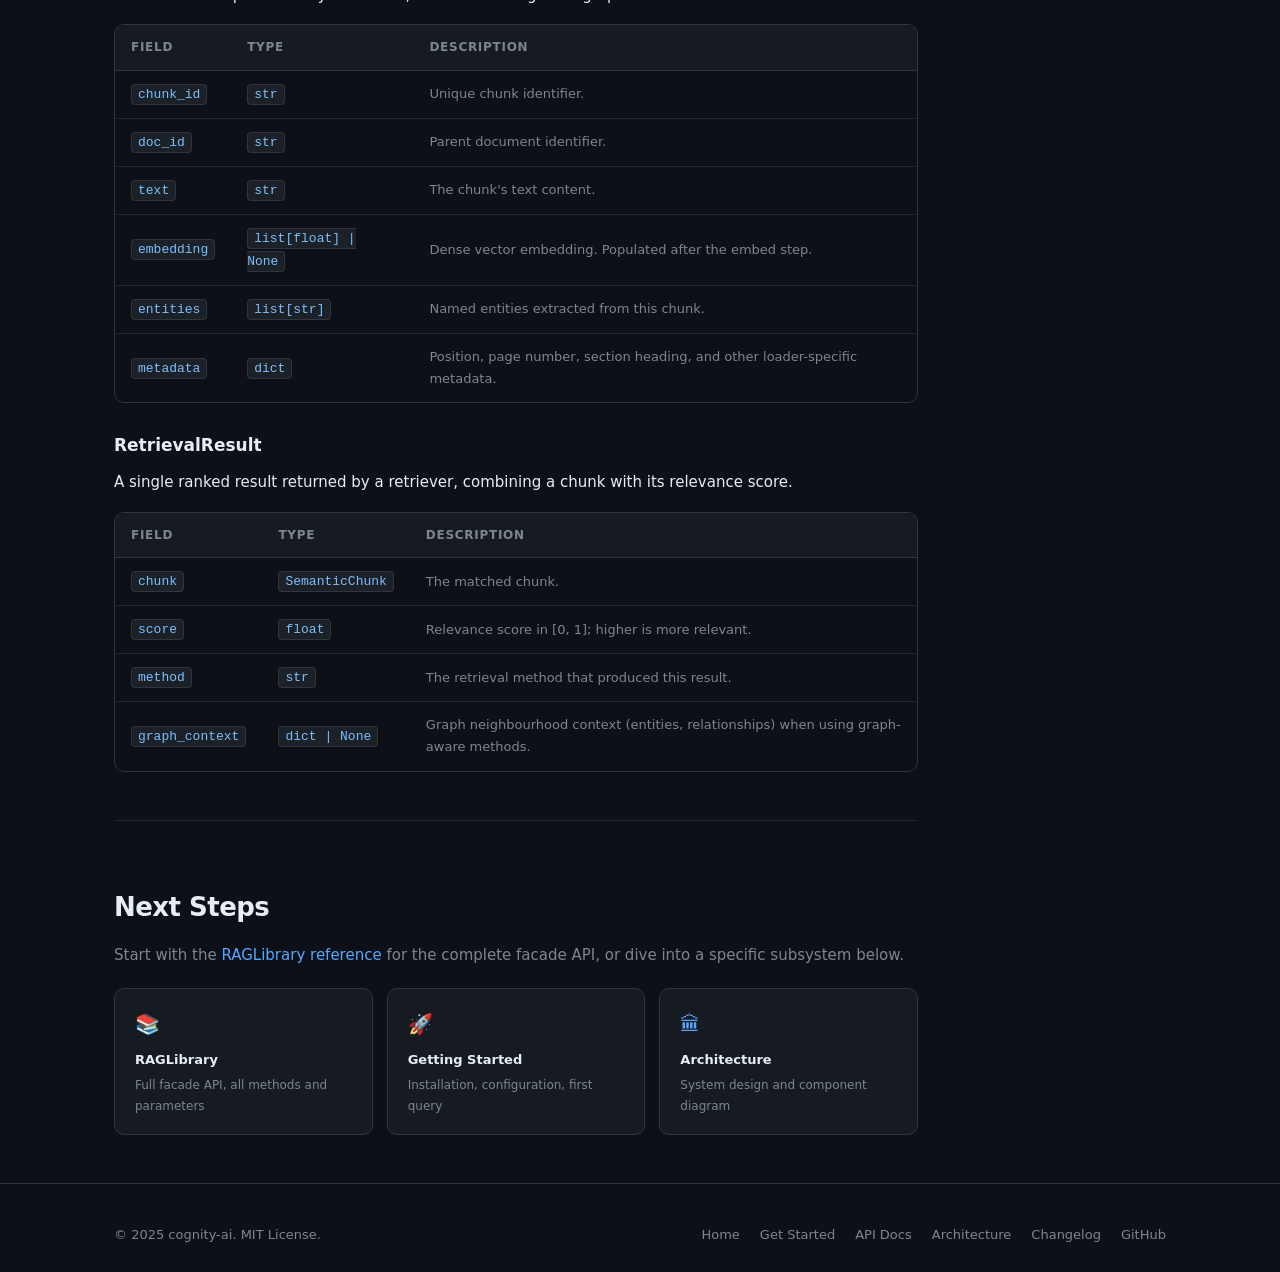
==== commit 0ecc4396: "Refactor documentation and code references from "raglib" to "cognity-ai" - Updated meta descriptions" ====
--- a/docs/api/index.html
+++ b/docs/api/index.html
@@ -120,7 +120,7 @@
   <div class="container nav-inner">
     <a href="../index.html" class="nav-logo" style="text-decoration:none">
       <div class="logo-icon">&#9889;</div>
-      raglib
+      cognity-ai
     </a>
     <div class="nav-links">
       <a href="../index.html">Home</a>
@@ -148,7 +148,7 @@
     <div style="padding: 48px 0 32px; border-bottom: 1px solid var(--border-light); margin-bottom: 48px;">
       <div class="section-label">Reference</div>
       <h1 style="font-size:36px;font-weight:800;letter-spacing:-.02em;margin-bottom:8px;">API Reference</h1>
-      <p style="color:var(--text-muted);font-size:16px;">Complete API reference for raglib. All public classes, methods, and configuration options.</p>
+      <p style="color:var(--text-muted);font-size:16px;">Complete API reference for cognity-ai. All public classes, methods, and configuration options.</p>
       <div style="display:flex;gap:8px;flex-wrap:wrap;margin-top:16px;">
         <span class="badge badge-blue">Python 3.11+</span>
         <span class="badge badge-green">Stable</span>
@@ -159,7 +159,7 @@
     <!-- Module Overview -->
     <section id="modules">
       <h2>Modules</h2>
-      <p style="color:var(--text-muted);">raglib is organized into focused modules. Each module exposes a clean public API. Click any card to see the full reference for that module.</p>
+      <p style="color:var(--text-muted);">cognity-ai is organized into focused modules. Each module exposes a clean public API. Click any card to see the full reference for that module.</p>
 
       <div class="api-grid">
 
@@ -178,7 +178,7 @@
           <div class="api-card-name">Configuration</div>
           <div class="api-card-desc"><code>LibraryConfig</code> and all provider config dataclasses for embedders, stores, generators, and OCR providers.</div>
           <div class="api-card-footer">
-            <code style="font-size:11px;">raglib.config</code>
+            <code style="font-size:11px;">cognity_ai.config</code>
             <span class="api-card-arrow">&#8594;</span>
           </div>
         </a>
@@ -188,7 +188,7 @@
           <div class="api-card-name">Loaders</div>
           <div class="api-card-desc">File format loaders for PDF, DOCX, XLSX, PPTX, images, HTML, Markdown, plain text, and more via <code>LoaderFactory</code>.</div>
           <div class="api-card-footer">
-            <code style="font-size:11px;">raglib.loaders</code>
+            <code style="font-size:11px;">cognity_ai.loaders</code>
             <span class="api-card-arrow">&#8594;</span>
           </div>
         </a>
@@ -198,7 +198,7 @@
           <div class="api-card-name">Chunkers</div>
           <div class="api-card-desc">Text chunking strategies including sentence-aware, fixed-size, semantic, recursive, parent-child, and hybrid chunkers.</div>
           <div class="api-card-footer">
-            <code style="font-size:11px;">raglib.chunkers</code>
+            <code style="font-size:11px;">cognity_ai.chunkers</code>
             <span class="api-card-arrow">&#8594;</span>
           </div>
         </a>
@@ -208,7 +208,7 @@
           <div class="api-card-name">Embedders</div>
           <div class="api-card-desc">Embedding providers: Gemini, Vertex AI, OpenAI, Azure OpenAI, Amazon Bedrock, Cohere, SentenceTransformers, and Ollama.</div>
           <div class="api-card-footer">
-            <code style="font-size:11px;">raglib.embedders</code>
+            <code style="font-size:11px;">cognity_ai.embedders</code>
             <span class="api-card-arrow">&#8594;</span>
           </div>
         </a>
@@ -218,7 +218,7 @@
           <div class="api-card-name">Generators</div>
           <div class="api-card-desc">LLM answer generators backed by Gemini, OpenAI, Anthropic Claude, Azure, Bedrock, Cohere, and local Ollama models.</div>
           <div class="api-card-footer">
-            <code style="font-size:11px;">raglib.generators</code>
+            <code style="font-size:11px;">cognity_ai.generators</code>
             <span class="api-card-arrow">&#8594;</span>
           </div>
         </a>
@@ -228,7 +228,7 @@
           <div class="api-card-name">OCR</div>
           <div class="api-card-desc">OCR providers powered by multimodal LLM vision: Gemini Vision, OpenAI Vision, Anthropic Vision, Azure, Bedrock, and Tesseract.</div>
           <div class="api-card-footer">
-            <code style="font-size:11px;">raglib.ocr</code>
+            <code style="font-size:11px;">cognity_ai.ocr</code>
             <span class="api-card-arrow">&#8594;</span>
           </div>
         </a>
@@ -238,7 +238,7 @@
           <div class="api-card-name">Stores</div>
           <div class="api-card-desc">Vector store backends (Chroma, Qdrant, Pinecone, FAISS, Weaviate, Milvus, PgVector, Azure Search) and graph store backends.</div>
           <div class="api-card-footer">
-            <code style="font-size:11px;">raglib.stores</code>
+            <code style="font-size:11px;">cognity_ai.stores</code>
             <span class="api-card-arrow">&#8594;</span>
           </div>
         </a>
@@ -248,7 +248,7 @@
           <div class="api-card-name">Retrievers</div>
           <div class="api-card-desc">RAG retrieval methodologies: hybrid graph, naive, vector-only, graph-only, parent-child, multi-query, Microsoft GraphRAG, and adaptive.</div>
           <div class="api-card-footer">
-            <code style="font-size:11px;">raglib.retrievers</code>
+            <code style="font-size:11px;">cognity_ai.retrievers</code>
             <span class="api-card-arrow">&#8594;</span>
           </div>
         </a>
@@ -269,16 +269,16 @@
           <div class="code-dots"><span class="dot-r"></span><span class="dot-y"></span><span class="dot-g"></span></div>
         </div>
         <pre><code><span class="cm"># Core facade — start here</span>
-<span class="kw">from</span> raglib <span class="kw">import</span> <span class="cl">RAGLibrary</span>
+<span class="kw">from</span> cognity_ai <span class="kw">import</span> <span class="cl">RAGLibrary</span>
 
 <span class="cm"># Full configuration via dataclasses</span>
-<span class="kw">from</span> raglib.config <span class="kw">import</span> <span class="cl">LibraryConfig</span>
+<span class="kw">from</span> cognity_ai.config <span class="kw">import</span> <span class="cl">LibraryConfig</span>
 
 <span class="cm"># Loader factory for custom pipelines</span>
-<span class="kw">from</span> raglib.loaders <span class="kw">import</span> <span class="cl">LoaderFactory</span>
+<span class="kw">from</span> cognity_ai.loaders <span class="kw">import</span> <span class="cl">LoaderFactory</span>
 
 <span class="cm"># Core data models</span>
-<span class="kw">from</span> raglib.models <span class="kw">import</span> <span class="cl">Document</span>, <span class="cl">SemanticChunk</span>, <span class="cl">RetrievalResult</span></code></pre>
+<span class="kw">from</span> cognity_ai.models <span class="kw">import</span> <span class="cl">Document</span>, <span class="cl">SemanticChunk</span>, <span class="cl">RetrievalResult</span></code></pre>
       </div>
 
       <h3>Base classes for plugin authors</h3>
@@ -289,11 +289,11 @@
           <span class="code-lang">python</span>
           <div class="code-dots"><span class="dot-r"></span><span class="dot-y"></span><span class="dot-g"></span></div>
         </div>
-        <pre><code><span class="kw">from</span> raglib.loaders <span class="kw">import</span> <span class="cl">BaseLoader</span>
-<span class="kw">from</span> raglib.embedders <span class="kw">import</span> <span class="cl">BaseEmbedder</span>
-<span class="kw">from</span> raglib.generators <span class="kw">import</span> <span class="cl">BaseGenerator</span>
-<span class="kw">from</span> raglib.retrievers <span class="kw">import</span> <span class="cl">BaseRetriever</span>
-<span class="kw">from</span> raglib.stores <span class="kw">import</span> <span class="cl">BaseVectorStore</span>, <span class="cl">BaseGraphStore</span></code></pre>
+        <pre><code><span class="kw">from</span> cognity_ai.loaders <span class="kw">import</span> <span class="cl">BaseLoader</span>
+<span class="kw">from</span> cognity_ai.embedders <span class="kw">import</span> <span class="cl">BaseEmbedder</span>
+<span class="kw">from</span> cognity_ai.generators <span class="kw">import</span> <span class="cl">BaseGenerator</span>
+<span class="kw">from</span> cognity_ai.retrievers <span class="kw">import</span> <span class="cl">BaseRetriever</span>
+<span class="kw">from</span> cognity_ai.stores <span class="kw">import</span> <span class="cl">BaseVectorStore</span>, <span class="cl">BaseGraphStore</span></code></pre>
       </div>
     </section>
 
@@ -302,7 +302,7 @@
     <!-- Data Models -->
     <section id="data-models">
       <h2>Core Data Models</h2>
-      <p style="color:var(--text-muted);">All data exchanged between components uses these typed dataclasses from <code>raglib.models</code>.</p>
+      <p style="color:var(--text-muted);">All data exchanged between components uses these typed dataclasses from <code>cognity_ai.models</code>.</p>
 
       <h3>Document</h3>
       <p>Represents a raw ingested source document before chunking.</p>
@@ -409,7 +409,7 @@
 <!-- FOOTER -->
 <footer>
   <div class="container footer-inner">
-    <span>&#169; 2025 raglib. MIT License.</span>
+    <span>&#169; 2025 cognity-ai. MIT License.</span>
     <div class="footer-links">
       <a href="../index.html">Home</a>
       <a href="../getting-started.html">Get Started</a>
